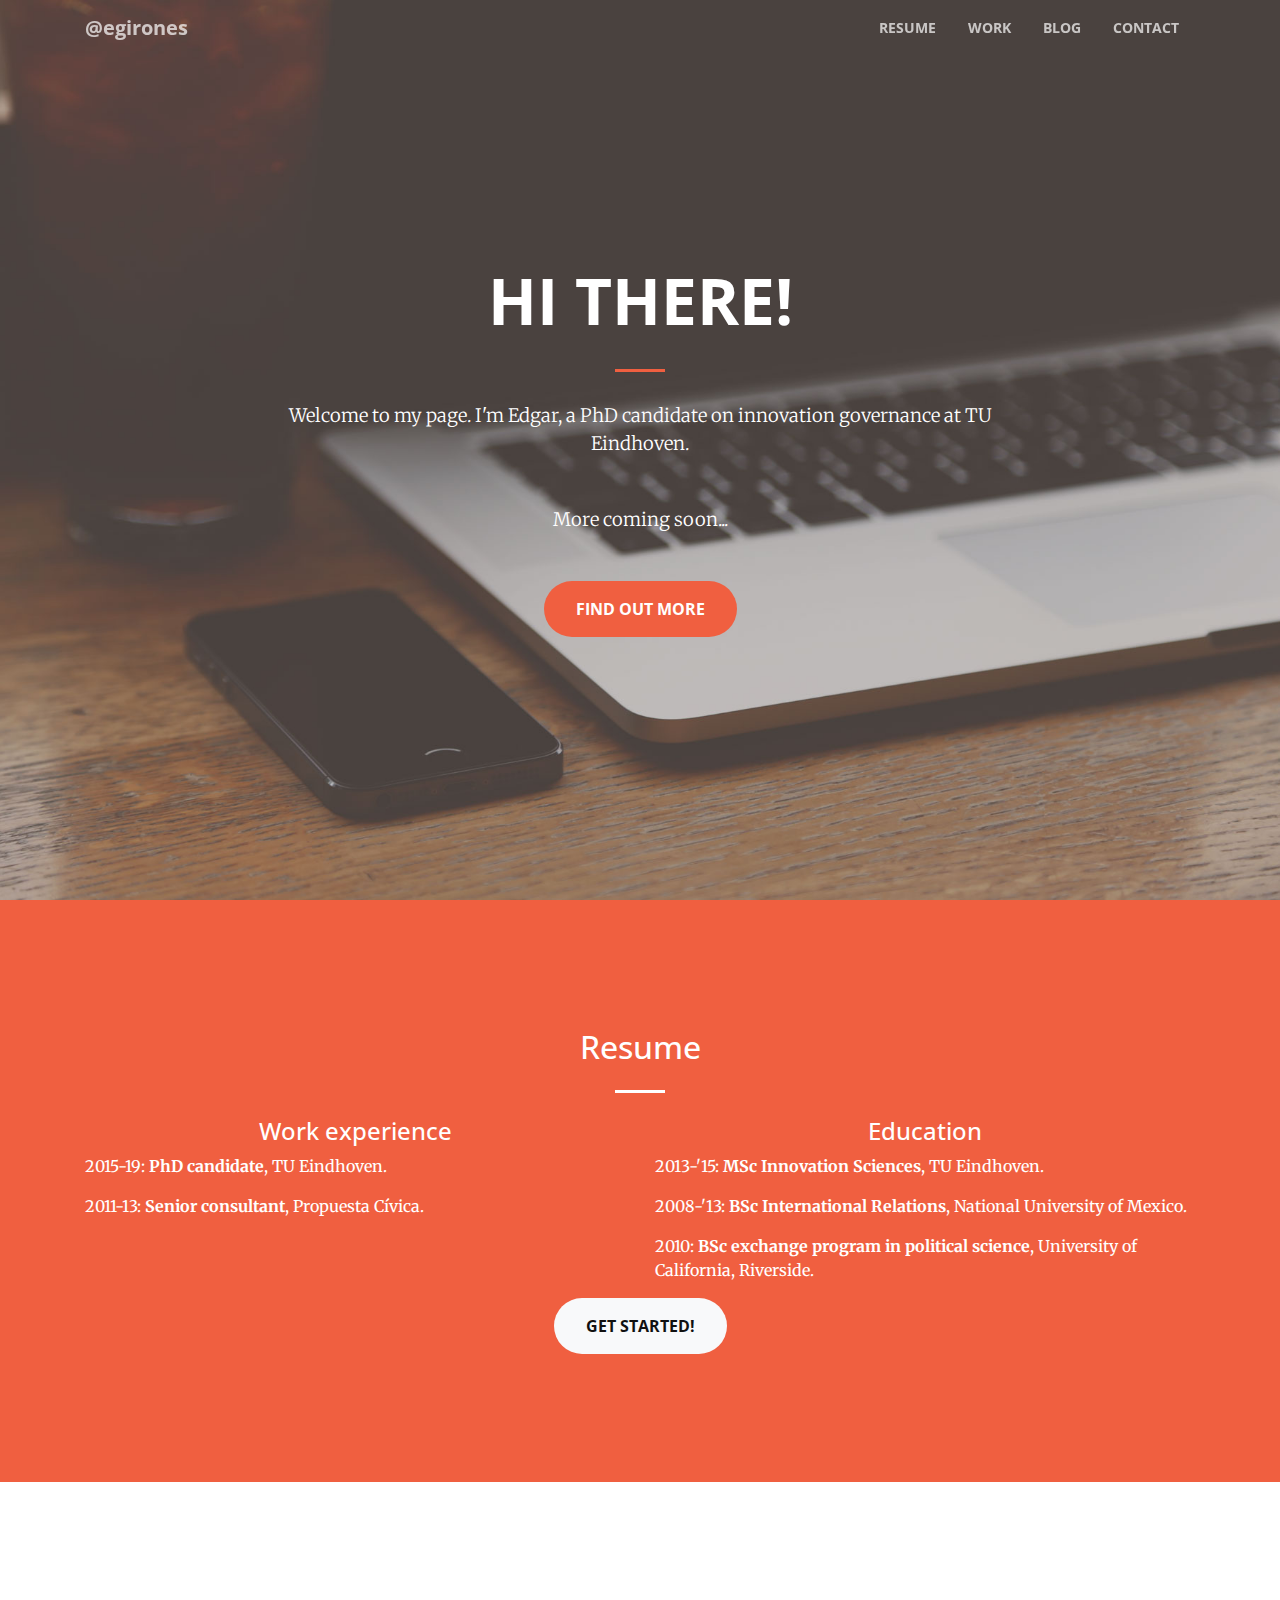
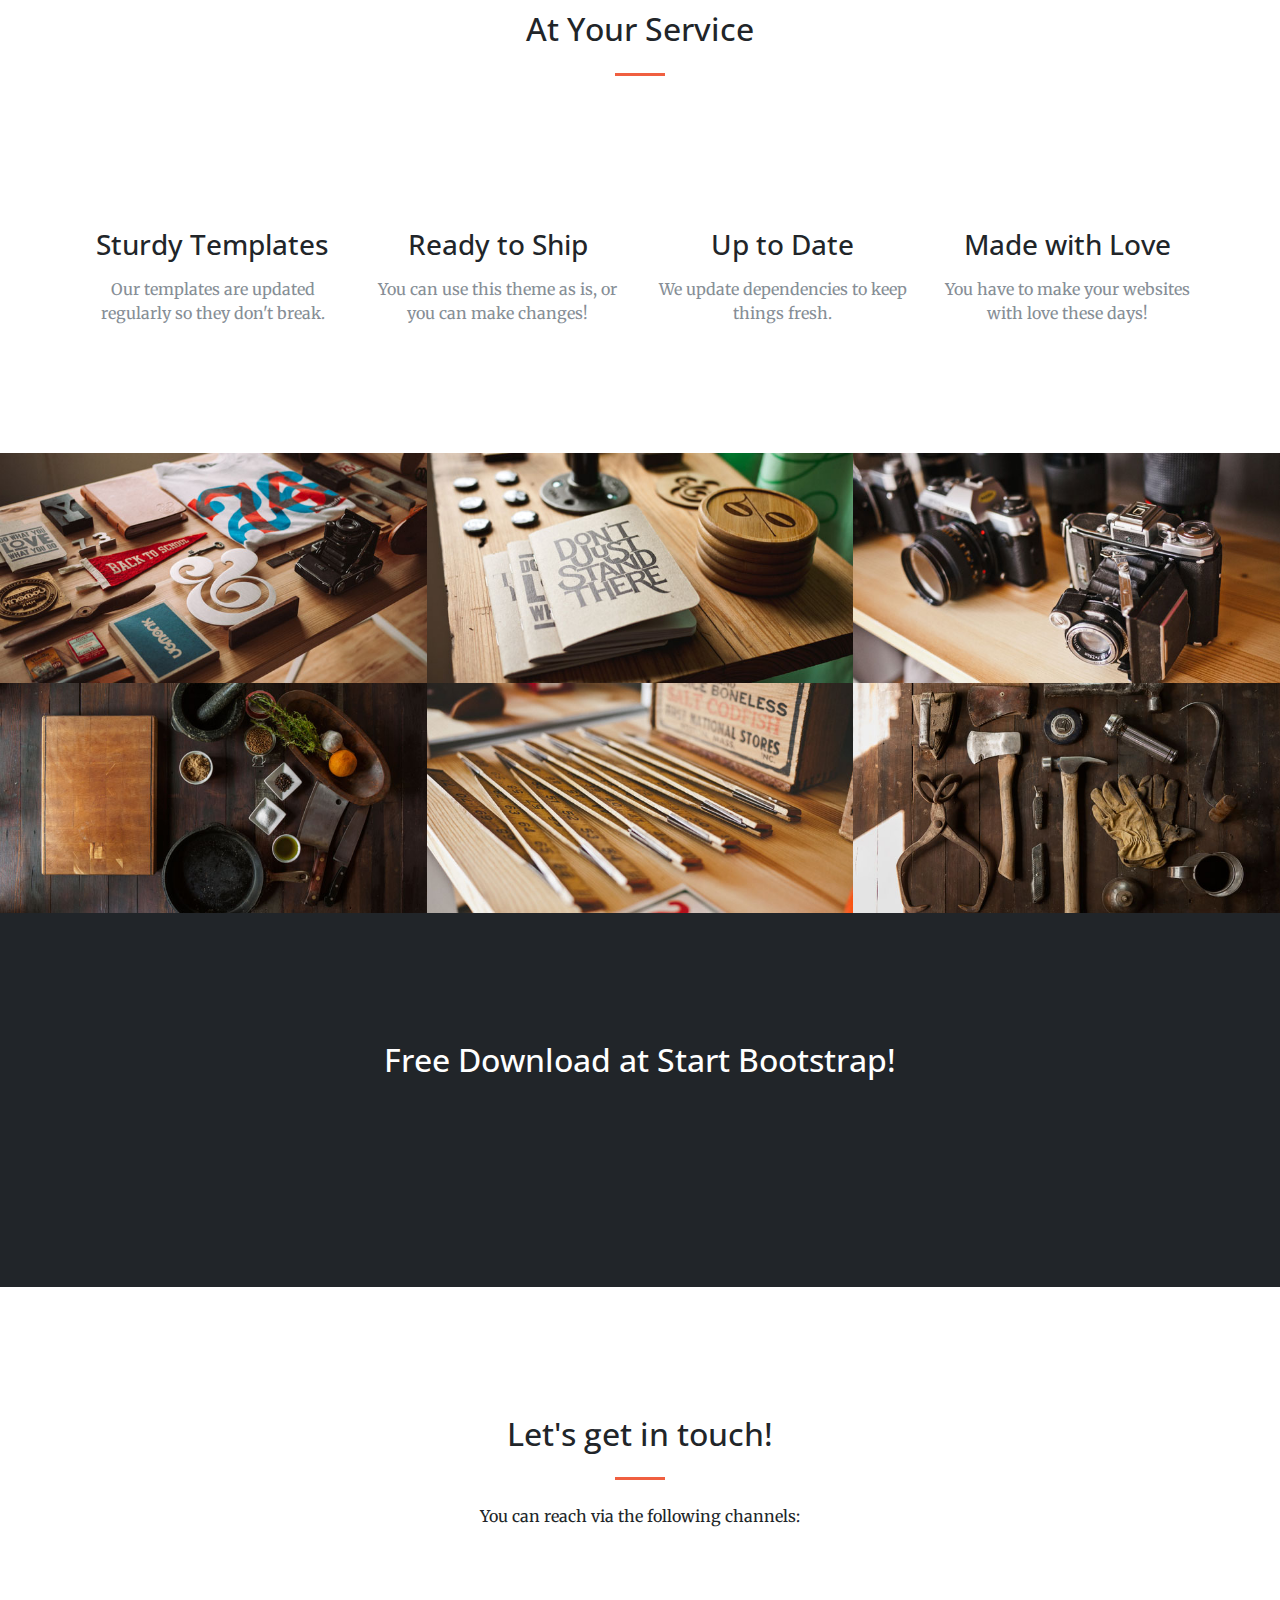
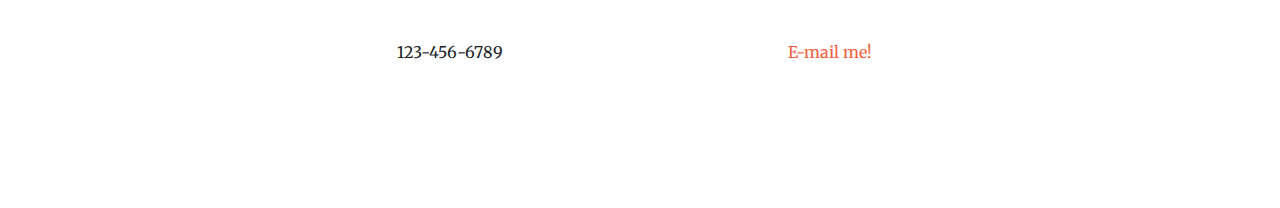
==== index.html @ 7e8fbe0d "first commit" ====
<!DOCTYPE html>
<html lang="en">

  <head>

    <meta charset="utf-8">
    <meta name="viewport" content="width=device-width, initial-scale=1, shrink-to-fit=no">
    <meta name="description" content="">
    <meta name="author" content="">

    <title>Edgar Salas Gironés</title>

    <!-- Bootstrap core CSS -->
    <link href="vendor/bootstrap/css/bootstrap.min.css" rel="stylesheet">

    <!-- Custom fonts for this template -->
    <link href="vendor/font-awesome/css/font-awesome.min.css" rel="stylesheet" type="text/css">
    <link href='https://fonts.googleapis.com/css?family=Open+Sans:300italic,400italic,600italic,700italic,800italic,400,300,600,700,800' rel='stylesheet' type='text/css'>
    <link href='https://fonts.googleapis.com/css?family=Merriweather:400,300,300italic,400italic,700,700italic,900,900italic' rel='stylesheet' type='text/css'>

    <!-- Plugin CSS -->
    <link href="vendor/magnific-popup/magnific-popup.css" rel="stylesheet">

    <!-- Custom styles for this template -->
    <link href="css/creative.min.css" rel="stylesheet">

  </head>

  <body id="page-top">

    <!-- Navigation -->
    <nav class="navbar navbar-expand-lg navbar-light fixed-top" id="mainNav">
      <div class="container">
        <a class="navbar-brand js-scroll-trigger" href="#page-top">@egirones</a>
        <button class="navbar-toggler navbar-toggler-right" type="button" data-toggle="collapse" data-target="#navbarResponsive" aria-controls="navbarResponsive" aria-expanded="false" aria-label="Toggle navigation">
          <span class="navbar-toggler-icon"></span>
        </button>
        <div class="collapse navbar-collapse" id="navbarResponsive">
          <ul class="navbar-nav ml-auto">
            <li class="nav-item">
              <a class="nav-link js-scroll-trigger" href="#resume">Resume</a>
            </li>
            <li class="nav-item">
              <a class="nav-link js-scroll-trigger" href="#services">Work</a>
            </li>
            <li class="nav-item">
              <a class="nav-link js-scroll-trigger" href="#blog">Blog</a>
            </li>
            <li class="nav-item">
              <a class="nav-link js-scroll-trigger" href="#contact">Contact</a>
            </li>
          </ul>
        </div>
      </div>
    </nav>

    <header class="masthead text-center text-white d-flex">
      <div class="container my-auto">
        <div class="row">
          <div class="col-lg-10 mx-auto">
            <h1 class="text-uppercase">
              <strong>Hi there!</strong>
            </h1>
            <hr>
          </div>
          <div class="col-lg-8 mx-auto">
            <p class="text-intro mb-5">Welcome to my page. I'm Edgar, a PhD candidate on innovation governance at TU Eindhoven.</p>
            <p class="text-intro mb-5">More coming soon...   </p>
            <a class="btn btn-primary btn-xl js-scroll-trigger" href="#resume">Find Out More</a>
          </div>
        </div>
      </div>
    </header>

    <section class="bg-primary" id="resume">
      <div class="container">
        <div class="row">
          <div class="col-lg-12 mx-auto text-center">
            <h2 class="section-heading text-white">Resume</h2>
            <hr class="light my-4">
            <div class="row">
              <div class="text-white col-lg-6"><h4>Work experience</h3>
                <div class="text-resume">
                  <p>2015-19: <b>PhD candidate</b>, TU Eindhoven.</p>
                  <p>2011-13: <b>Senior consultant</b>, Propuesta Cívica.</p>
                </div>
              </div>
              <div class="text-white col-lg-6"><h4>Education</h3>
                <div class="text-resume">
                  <p>2013-'15: <b>MSc Innovation Sciences</b>, TU Eindhoven.</p>
                  <p>2008-'13: <b>BSc International Relations</b>, National University of Mexico.</p>
                  <p>2010: <b>BSc exchange program in political science</b>, University of California, Riverside.</p>
                </div>
              </div>
            </div>
            <a class="btn btn-light btn-xl js-scroll-trigger" href="#services">Get Started!</a>
          </div>
        </div>
      </div>
    </section>

    <section id="services">
      <div class="container">
        <div class="row">
          <div class="col-lg-12 text-center">
            <h2 class="section-heading">At Your Service</h2>
            <hr class="my-4">
          </div>
        </div>
      </div>
      <div class="container">
        <div class="row">
          <div class="col-lg-3 col-md-6 text-center">
            <div class="service-box mt-5 mx-auto">
              <i class="fa fa-4x fa-diamond text-primary mb-3 sr-icons"></i>
              <h3 class="mb-3">Sturdy Templates</h3>
              <p class="text-muted mb-0">Our templates are updated regularly so they don't break.</p>
            </div>
          </div>
          <div class="col-lg-3 col-md-6 text-center">
            <div class="service-box mt-5 mx-auto">
              <i class="fa fa-4x fa-paper-plane text-primary mb-3 sr-icons"></i>
              <h3 class="mb-3">Ready to Ship</h3>
              <p class="text-muted mb-0">You can use this theme as is, or you can make changes!</p>
            </div>
          </div>
          <div class="col-lg-3 col-md-6 text-center">
            <div class="service-box mt-5 mx-auto">
              <i class="fa fa-4x fa-newspaper-o text-primary mb-3 sr-icons"></i>
              <h3 class="mb-3">Up to Date</h3>
              <p class="text-muted mb-0">We update dependencies to keep things fresh.</p>
            </div>
          </div>
          <div class="col-lg-3 col-md-6 text-center">
            <div class="service-box mt-5 mx-auto">
              <i class="fa fa-4x fa-heart text-primary mb-3 sr-icons"></i>
              <h3 class="mb-3">Made with Love</h3>
              <p class="text-muted mb-0">You have to make your websites with love these days!</p>
            </div>
          </div>
        </div>
      </div>
    </section>

    <section class="p-0" id="blog"> <!--Originally portfolio-->
      <div class="container-fluid p-0">
        <div class="row no-gutters popup-gallery">
          <div class="col-lg-4 col-sm-6">
            <a class="portfolio-box" href="img/portfolio/fullsize/1.jpg">
              <img class="img-fluid" src="img/portfolio/thumbnails/1.jpg" alt="">
              <div class="portfolio-box-caption">
                <div class="portfolio-box-caption-content">
                  <div class="project-category text-faded">
                    Category
                  </div>
                  <div class="project-name">
                    Project Name
                  </div>
                </div>
              </div>
            </a>
          </div>
          <div class="col-lg-4 col-sm-6">
            <a class="portfolio-box" href="img/portfolio/fullsize/2.jpg">
              <img class="img-fluid" src="img/portfolio/thumbnails/2.jpg" alt="">
              <div class="portfolio-box-caption">
                <div class="portfolio-box-caption-content">
                  <div class="project-category text-faded">
                    Category
                  </div>
                  <div class="project-name">
                    Project Name
                  </div>
                </div>
              </div>
            </a>
          </div>
          <div class="col-lg-4 col-sm-6">
            <a class="portfolio-box" href="img/portfolio/fullsize/3.jpg">
              <img class="img-fluid" src="img/portfolio/thumbnails/3.jpg" alt="">
              <div class="portfolio-box-caption">
                <div class="portfolio-box-caption-content">
                  <div class="project-category text-faded">
                    Category
                  </div>
                  <div class="project-name">
                    Project Name
                  </div>
                </div>
              </div>
            </a>
          </div>
          <div class="col-lg-4 col-sm-6">
            <a class="portfolio-box" href="img/portfolio/fullsize/4.jpg">
              <img class="img-fluid" src="img/portfolio/thumbnails/4.jpg" alt="">
              <div class="portfolio-box-caption">
                <div class="portfolio-box-caption-content">
                  <div class="project-category text-faded">
                    Category
                  </div>
                  <div class="project-name">
                    Project Name
                  </div>
                </div>
              </div>
            </a>
          </div>
          <div class="col-lg-4 col-sm-6">
            <a class="portfolio-box" href="img/portfolio/fullsize/5.jpg">
              <img class="img-fluid" src="img/portfolio/thumbnails/5.jpg" alt="">
              <div class="portfolio-box-caption">
                <div class="portfolio-box-caption-content">
                  <div class="project-category text-faded">
                    Category
                  </div>
                  <div class="project-name">
                    Project Name
                  </div>
                </div>
              </div>
            </a>
          </div>
          <div class="col-lg-4 col-sm-6">
            <a class="portfolio-box" href="img/portfolio/fullsize/6.jpg">
              <img class="img-fluid" src="img/portfolio/thumbnails/6.jpg" alt="">
              <div class="portfolio-box-caption">
                <div class="portfolio-box-caption-content">
                  <div class="project-category text-faded">
                    Category
                  </div>
                  <div class="project-name">
                    Project Name
                  </div>
                </div>
              </div>
            </a>
          </div>
        </div>
      </div>
    </section>

    <section class="bg-dark text-white">
      <div class="container text-center">
        <h2 class="mb-4">Free Download at Start Bootstrap!</h2>
        <a class="btn btn-light btn-xl sr-button" href="http://startbootstrap.com/template-overviews/creative/">Download Now!</a>
      </div>
    </section>

    <section id="contact">
      <div class="container">
        <div class="row">
          <div class="col-lg-8 mx-auto text-center">
            <h2 class="section-heading">Let's get in touch!</h2>
            <hr class="my-4">
            <p class="mb-5">You can reach via the following channels: </p>
          </div>
        </div>
        <div class="row">
          <div class="col-lg-4 ml-auto text-center">
            <i class="fa fa-phone fa-3x mb-3 sr-contact"></i>
            <p>123-456-6789</p>
          </div>
          <div class="col-lg-4 mr-auto text-center">
            <i class="fa fa-envelope-o fa-3x mb-3 sr-contact"></i>
            <p>
              <a href="mailto:esgirones@gmail.com">E-mail me!</a>
            </p>
          </div>
        </div>
      </div>
    </section>

    <!-- Bootstrap core JavaScript -->
    <script src="vendor/jquery/jquery.min.js"></script>
    <script src="vendor/bootstrap/js/bootstrap.bundle.min.js"></script>

    <!-- Plugin JavaScript -->
    <script src="vendor/jquery-easing/jquery.easing.min.js"></script>
    <script src="vendor/scrollreveal/scrollreveal.min.js"></script>
    <script src="vendor/magnific-popup/jquery.magnific-popup.min.js"></script>

    <!-- Custom scripts for this template -->
    <script src="js/creative.min.js"></script>

  </body>

</html>
---- css/creative.min.css ----
/*!
 * Start Bootstrap - Creative v4.0.0-beta.2 (https://startbootstrap.com/template-overviews/creative)
 * Copyright 2013-2017 Start Bootstrap
 * Licensed under MIT (https://github.com/BlackrockDigital/startbootstrap-creative/blob/master/LICENSE)
 */body,html{width:100%;height:100%}body{font-family:Merriweather,'Helvetica Neue',Arial,sans-serif}hr{max-width:50px;border-width:3px;border-color:#f05f40}hr.light{border-color:#fff}a{color:#f05f40;-webkit-transition:all .2s;-moz-transition:all .2s;transition:all .2s}a:hover{color:#f05f40}h1,h2,h3,h4,h5,h6{font-family:'Open Sans','Helvetica Neue',Arial,sans-serif}.bg-primary{background-color:#f05f40!important}.bg-dark{background-color:#212529!important}.text-resume{text-align:left;}.text-intro{color:rgb(255,255,255)}section{padding:8rem 0}.section-heading{margin-top:0}::-moz-selection{color:#fff;background:#212529;text-shadow:none}::selection{color:#fff;background:#212529;text-shadow:none}img::selection{color:#fff;background:0 0}img::-moz-selection{color:#fff;background:0 0}body{-webkit-tap-highlight-color:#212529}#mainNav{border-bottom:1px solid rgba(33,37,41,.1);background-color:#fff;font-family:'Open Sans','Helvetica Neue',Arial,sans-serif;-webkit-transition:all .2s;-moz-transition:all .2s;transition:all .2s}#mainNav .navbar-brand{font-weight:700;text-transform:lowercase;color:#f05f40;font-family:'Open Sans','Helvetica Neue',Arial,sans-serif}#mainNav .navbar-brand:focus,#mainNav .navbar-brand:hover{color:#f05f40}#mainNav .navbar-nav>li.nav-item>a.nav-link,#mainNav .navbar-nav>li.nav-item>a.nav-link:focus{font-size:.9rem;font-weight:700;text-transform:uppercase;color:#212529}#mainNav .navbar-nav>li.nav-item>a.nav-link:focus:hover,#mainNav .navbar-nav>li.nav-item>a.nav-link:hover{color:#f05f40}#mainNav .navbar-nav>li.nav-item>a.nav-link.active,#mainNav .navbar-nav>li.nav-item>a.nav-link:focus.active{color:#f05f40!important;background-color:transparent}#mainNav .navbar-nav>li.nav-item>a.nav-link.active:hover,#mainNav .navbar-nav>li.nav-item>a.nav-link:focus.active:hover{background-color:transparent}@media (min-width:992px){#mainNav{border-color:transparent;background-color:transparent}#mainNav .navbar-brand{color:rgba(255,255,255,.7)}#mainNav .navbar-brand:focus,#mainNav .navbar-brand:hover{color:#fff}#mainNav .navbar-nav>li.nav-item>a.nav-link{padding:.5rem 1rem}#mainNav .navbar-nav>li.nav-item>a.nav-link,#mainNav .navbar-nav>li.nav-item>a.nav-link:focus{color:rgba(255,255,255,.7)}#mainNav .navbar-nav>li.nav-item>a.nav-link:focus:hover,#mainNav .navbar-nav>li.nav-item>a.nav-link:hover{color:#fff}#mainNav.navbar-shrink{border-bottom:1px solid rgba(33,37,41,.1);background-color:#fff}#mainNav.navbar-shrink .navbar-brand{color:#f05f40}#mainNav.navbar-shrink .navbar-brand:focus,#mainNav.navbar-shrink .navbar-brand:hover{color:#f05f40}#mainNav.navbar-shrink .navbar-nav>li.nav-item>a.nav-link,#mainNav.navbar-shrink .navbar-nav>li.nav-item>a.nav-link:focus{color:#212529}#mainNav.navbar-shrink .navbar-nav>li.nav-item>a.nav-link:focus:hover,#mainNav.navbar-shrink .navbar-nav>li.nav-item>a.nav-link:hover{color:#f05f40}}header.masthead{padding-top:10rem;padding-bottom:calc(10rem - 56px);background-image:url(../img/header.jpg);background-position:center center;-webkit-background-size:cover;-moz-background-size:cover;-o-background-size:cover;background-size:cover}header.masthead hr{margin-top:30px;margin-bottom:30px}header.masthead h1{font-size:2rem}header.masthead p{font-weight:300}@media (min-width:768px){header.masthead p{font-size:1.15rem}}@media (min-width:992px){header.masthead{height:100vh;min-height:650px;padding-top:0;padding-bottom:0}header.masthead h1{font-size:3rem}}@media (min-width:1200px){header.masthead h1{font-size:4rem}}.service-box{max-width:400px}.portfolio-box{position:relative;display:block;max-width:650px;margin:0 auto}.portfolio-box .portfolio-box-caption{position:absolute;bottom:0;display:block;width:100%;height:100%;text-align:center;opacity:0;color:#fff;background:rgba(240,95,64,.9);-webkit-transition:all .2s;-moz-transition:all .2s;transition:all .2s}.portfolio-box .portfolio-box-caption .portfolio-box-caption-content{position:absolute;top:50%;width:100%;transform:translateY(-50%);text-align:center}.portfolio-box .portfolio-box-caption .portfolio-box-caption-content .project-category,.portfolio-box .portfolio-box-caption .portfolio-box-caption-content .project-name{padding:0 15px;font-family:'Open Sans','Helvetica Neue',Arial,sans-serif}.portfolio-box .portfolio-box-caption .portfolio-box-caption-content .project-category{font-size:14px;font-weight:600;text-transform:uppercase}.portfolio-box .portfolio-box-caption .portfolio-box-caption-content .project-name{font-size:18px}.portfolio-box:hover .portfolio-box-caption{opacity:1}.portfolio-box:focus{outline:0}@media (min-width:768px){.portfolio-box .portfolio-box-caption .portfolio-box-caption-content .project-category{font-size:16px}.portfolio-box .portfolio-box-caption .portfolio-box-caption-content .project-name{font-size:22px}}.text-primary{color:#f05f40!important}.btn{font-weight:700;text-transform:uppercase;border:none;border-radius:300px;font-family:'Open Sans','Helvetica Neue',Arial,sans-serif}.btn-xl{padding:1rem 2rem}.btn-primary{background-color:#f05f40;border-color:#f05f40}.btn-primary:active,.btn-primary:focus,.btn-primary:hover{color:#fff;background-color:#ee4b28!important}.btn-primary:active,.btn-primary:focus{box-shadow:0 0 0 .2rem rgba(240,95,64,.5)!important}
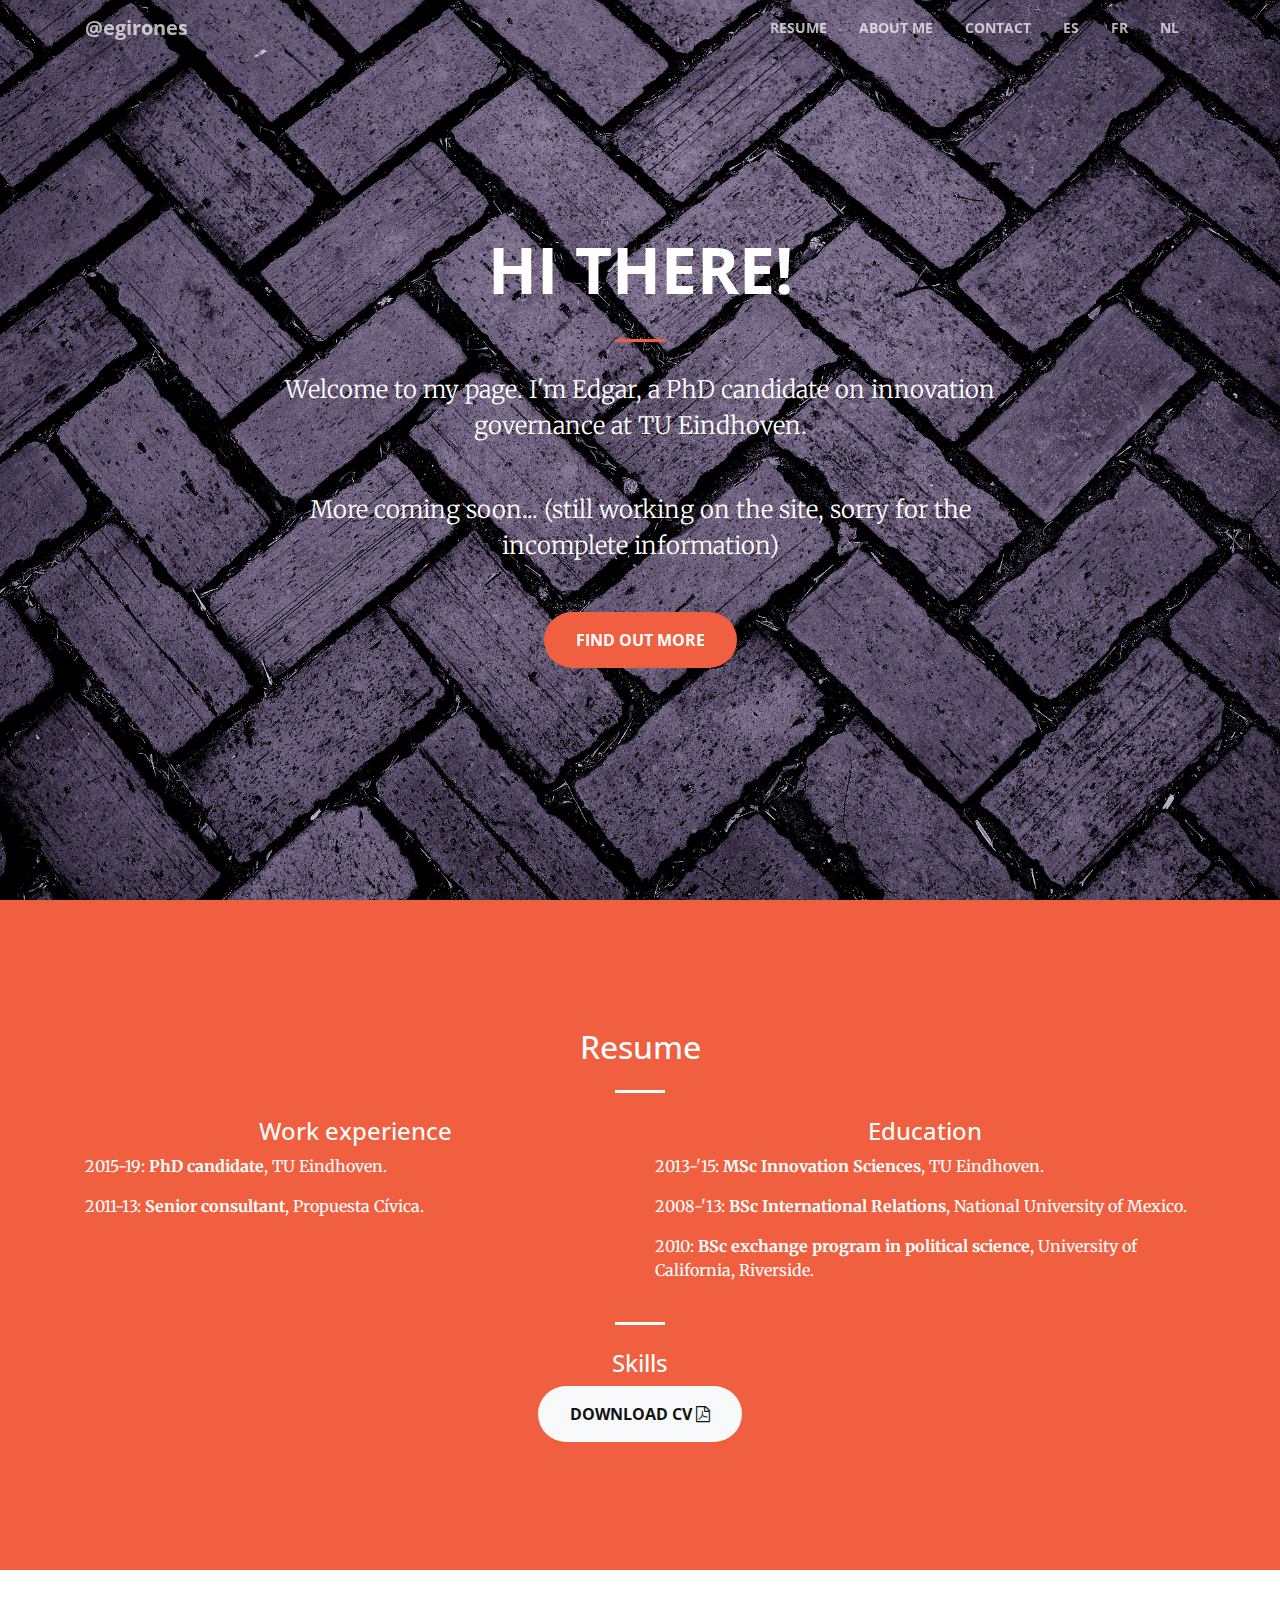
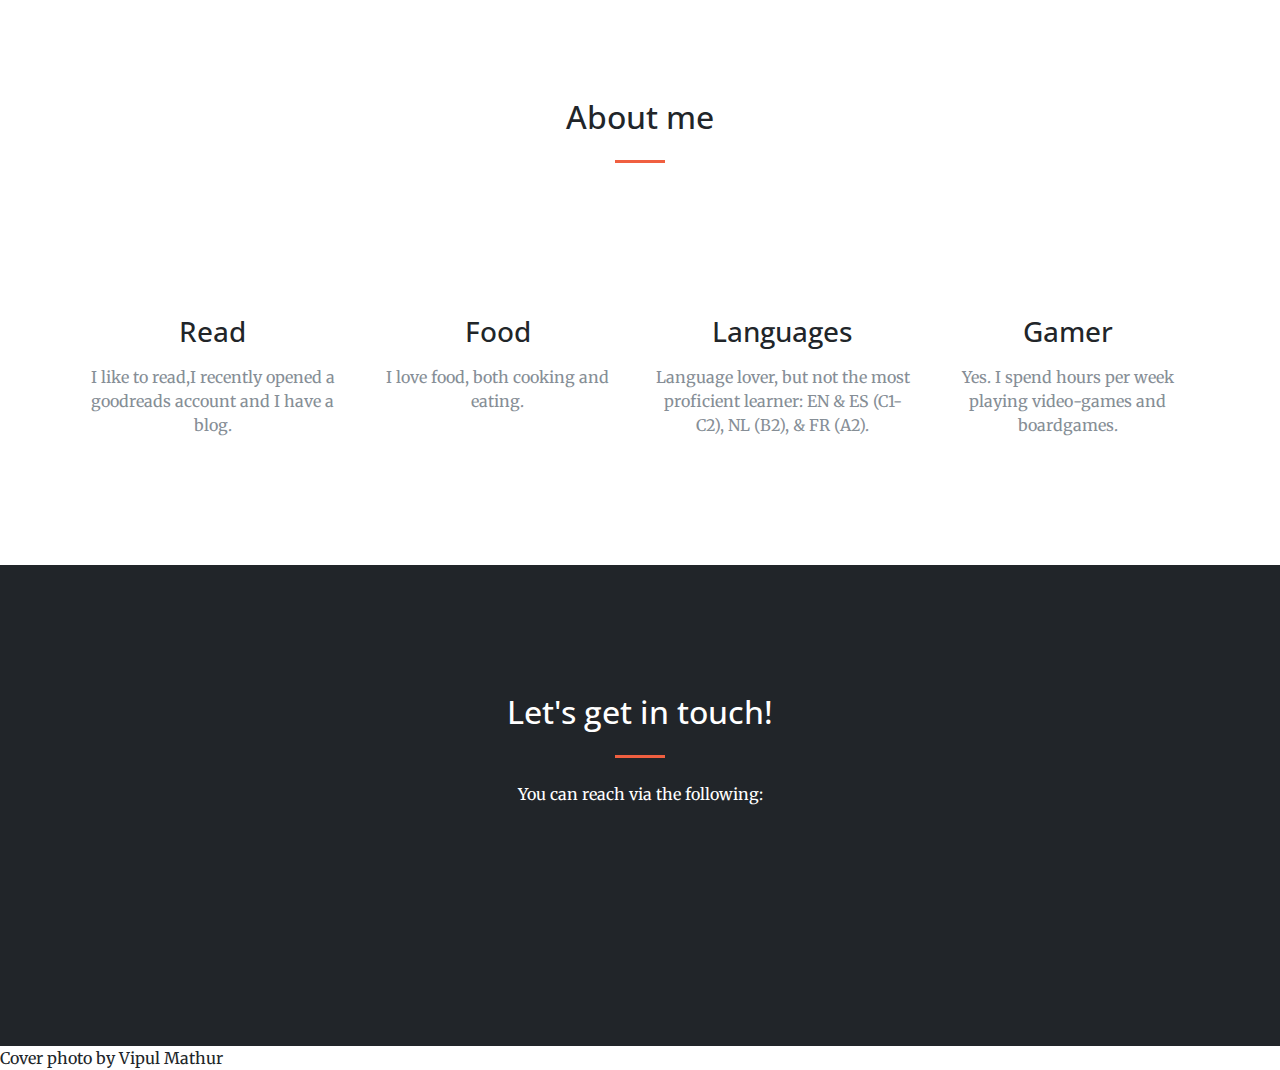
==== commit 061e5c91: "Added basic functionalities" ====
--- a/index.html
+++ b/index.html
@@ -41,13 +41,19 @@
               <a class="nav-link js-scroll-trigger" href="#resume">Resume</a>
             </li>
             <li class="nav-item">
-              <a class="nav-link js-scroll-trigger" href="#services">Work</a>
-            </li>
-            <li class="nav-item">
-              <a class="nav-link js-scroll-trigger" href="#blog">Blog</a>
+              <a class="nav-link js-scroll-trigger" href="#aboutme">About me</a>
             </li>
             <li class="nav-item">
               <a class="nav-link js-scroll-trigger" href="#contact">Contact</a>
+            </li>
+            <li class="nav-item">
+              <a class="nav-link js-scroll-trigger" href="#contact">ES</a>
+            </li>
+            <li class="nav-item">
+              <a class="nav-link js-scroll-trigger" href="#contact">FR</a>
+            </li>
+            <li class="nav-item">
+              <a class="nav-link js-scroll-trigger" href="#contact">NL</a>
             </li>
           </ul>
         </div>
@@ -65,7 +71,7 @@
           </div>
           <div class="col-lg-8 mx-auto">
             <p class="text-intro mb-5">Welcome to my page. I'm Edgar, a PhD candidate on innovation governance at TU Eindhoven.</p>
-            <p class="text-intro mb-5">More coming soon...   </p>
+            <p class="text-intro mb-5">More coming soon... (still working on the site, sorry for the incomplete information) </p>
             <a class="btn btn-primary btn-xl js-scroll-trigger" href="#resume">Find Out More</a>
           </div>
         </div>
@@ -79,13 +85,14 @@
             <h2 class="section-heading text-white">Resume</h2>
             <hr class="light my-4">
             <div class="row">
-              <div class="text-white col-lg-6"><h4>Work experience</h3>
+              <div class="text-white col-lg-6"><h4>Work experience</h4>
                 <div class="text-resume">
                   <p>2015-19: <b>PhD candidate</b>, TU Eindhoven.</p>
                   <p>2011-13: <b>Senior consultant</b>, Propuesta Cívica.</p>
                 </div>
+                 <hr>
               </div>
-              <div class="text-white col-lg-6"><h4>Education</h3>
+              <div class="text-white col-lg-6"><h4>Education</h4>
                 <div class="text-resume">
                   <p>2013-'15: <b>MSc Innovation Sciences</b>, TU Eindhoven.</p>
                   <p>2008-'13: <b>BSc International Relations</b>, National University of Mexico.</p>
@@ -93,17 +100,20 @@
                 </div>
               </div>
             </div>
-            <a class="btn btn-light btn-xl js-scroll-trigger" href="#services">Get Started!</a>
+            <hr class="light my-4">
+            <div class="text-white col-lg-12"><h4>Skills</h4>
+            </div>
+            <a class="btn btn-light btn-xl js-scroll-trigger" href="#services">Download CV  <i class="fa fa-file-pdf-o" aria-hidden="true"></i></a>
           </div>
         </div>
       </div>
     </section>
 
-    <section id="services">
+    <section id="aboutme">
       <div class="container">
         <div class="row">
           <div class="col-lg-12 text-center">
-            <h2 class="section-heading">At Your Service</h2>
+            <h2 class="section-heading">About me</h2>
             <hr class="my-4">
           </div>
         </div>
@@ -112,163 +122,68 @@
         <div class="row">
           <div class="col-lg-3 col-md-6 text-center">
             <div class="service-box mt-5 mx-auto">
-              <i class="fa fa-4x fa-diamond text-primary mb-3 sr-icons"></i>
-              <h3 class="mb-3">Sturdy Templates</h3>
-              <p class="text-muted mb-0">Our templates are updated regularly so they don't break.</p>
-            </div>
-          </div>
-          <div class="col-lg-3 col-md-6 text-center">
-            <div class="service-box mt-5 mx-auto">
-              <i class="fa fa-4x fa-paper-plane text-primary mb-3 sr-icons"></i>
-              <h3 class="mb-3">Ready to Ship</h3>
-              <p class="text-muted mb-0">You can use this theme as is, or you can make changes!</p>
-            </div>
-          </div>
-          <div class="col-lg-3 col-md-6 text-center">
-            <div class="service-box mt-5 mx-auto">
-              <i class="fa fa-4x fa-newspaper-o text-primary mb-3 sr-icons"></i>
-              <h3 class="mb-3">Up to Date</h3>
-              <p class="text-muted mb-0">We update dependencies to keep things fresh.</p>
-            </div>
-          </div>
-          <div class="col-lg-3 col-md-6 text-center">
-            <div class="service-box mt-5 mx-auto">
-              <i class="fa fa-4x fa-heart text-primary mb-3 sr-icons"></i>
-              <h3 class="mb-3">Made with Love</h3>
-              <p class="text-muted mb-0">You have to make your websites with love these days!</p>
+              <i class="fa fa-4x fa-book text-primary mb-3 sr-icons"></i>
+              <h3 class="mb-3">Read</h3>
+              <p class="text-muted mb-0">I like to read,I recently opened a goodreads account and I have a blog.</p>
+            </div>
+          </div>
+          <div class="col-lg-3 col-md-6 text-center">
+            <div class="service-box mt-5 mx-auto">
+              <i class="fa fa-4x fa-cutlery text-primary mb-3 sr-icons"></i>
+              <h3 class="mb-3">Food</h3>
+              <p class="text-muted mb-0">I love food, both cooking and eating.</p>
+            </div>
+          </div>
+          <div class="col-lg-3 col-md-6 text-center">
+            <div class="service-box mt-5 mx-auto">
+              <i class="fa fa-4x fa-language text-primary mb-3 sr-icons"></i>
+              <h3 class="mb-3">Languages</h3>
+              <p class="text-muted mb-0">Language lover, but not the most proficient learner: EN & ES (C1-C2), NL (B2), & FR (A2).</p>
+            </div>
+          </div>
+          <div class="col-lg-3 col-md-6 text-center">
+            <div class="service-box mt-5 mx-auto">
+              <i class="fa fa-4x fa-gamepad text-primary mb-3 sr-icons"></i>
+              <h3 class="mb-3">Gamer</h3>
+              <p class="text-muted mb-0">Yes. I spend hours per week playing video-games and boardgames.</p>
             </div>
           </div>
         </div>
       </div>
     </section>
-
-    <section class="p-0" id="blog"> <!--Originally portfolio-->
-      <div class="container-fluid p-0">
-        <div class="row no-gutters popup-gallery">
-          <div class="col-lg-4 col-sm-6">
-            <a class="portfolio-box" href="img/portfolio/fullsize/1.jpg">
-              <img class="img-fluid" src="img/portfolio/thumbnails/1.jpg" alt="">
-              <div class="portfolio-box-caption">
-                <div class="portfolio-box-caption-content">
-                  <div class="project-category text-faded">
-                    Category
-                  </div>
-                  <div class="project-name">
-                    Project Name
-                  </div>
-                </div>
-              </div>
-            </a>
-          </div>
-          <div class="col-lg-4 col-sm-6">
-            <a class="portfolio-box" href="img/portfolio/fullsize/2.jpg">
-              <img class="img-fluid" src="img/portfolio/thumbnails/2.jpg" alt="">
-              <div class="portfolio-box-caption">
-                <div class="portfolio-box-caption-content">
-                  <div class="project-category text-faded">
-                    Category
-                  </div>
-                  <div class="project-name">
-                    Project Name
-                  </div>
-                </div>
-              </div>
-            </a>
-          </div>
-          <div class="col-lg-4 col-sm-6">
-            <a class="portfolio-box" href="img/portfolio/fullsize/3.jpg">
-              <img class="img-fluid" src="img/portfolio/thumbnails/3.jpg" alt="">
-              <div class="portfolio-box-caption">
-                <div class="portfolio-box-caption-content">
-                  <div class="project-category text-faded">
-                    Category
-                  </div>
-                  <div class="project-name">
-                    Project Name
-                  </div>
-                </div>
-              </div>
-            </a>
-          </div>
-          <div class="col-lg-4 col-sm-6">
-            <a class="portfolio-box" href="img/portfolio/fullsize/4.jpg">
-              <img class="img-fluid" src="img/portfolio/thumbnails/4.jpg" alt="">
-              <div class="portfolio-box-caption">
-                <div class="portfolio-box-caption-content">
-                  <div class="project-category text-faded">
-                    Category
-                  </div>
-                  <div class="project-name">
-                    Project Name
-                  </div>
-                </div>
-              </div>
-            </a>
-          </div>
-          <div class="col-lg-4 col-sm-6">
-            <a class="portfolio-box" href="img/portfolio/fullsize/5.jpg">
-              <img class="img-fluid" src="img/portfolio/thumbnails/5.jpg" alt="">
-              <div class="portfolio-box-caption">
-                <div class="portfolio-box-caption-content">
-                  <div class="project-category text-faded">
-                    Category
-                  </div>
-                  <div class="project-name">
-                    Project Name
-                  </div>
-                </div>
-              </div>
-            </a>
-          </div>
-          <div class="col-lg-4 col-sm-6">
-            <a class="portfolio-box" href="img/portfolio/fullsize/6.jpg">
-              <img class="img-fluid" src="img/portfolio/thumbnails/6.jpg" alt="">
-              <div class="portfolio-box-caption">
-                <div class="portfolio-box-caption-content">
-                  <div class="project-category text-faded">
-                    Category
-                  </div>
-                  <div class="project-name">
-                    Project Name
-                  </div>
-                </div>
-              </div>
-            </a>
-          </div>
-        </div>
-      </div>
-    </section>
-
-    <section class="bg-dark text-white">
-      <div class="container text-center">
-        <h2 class="mb-4">Free Download at Start Bootstrap!</h2>
-        <a class="btn btn-light btn-xl sr-button" href="http://startbootstrap.com/template-overviews/creative/">Download Now!</a>
-      </div>
-    </section>
-
-    <section id="contact">
-      <div class="container">
-        <div class="row">
-          <div class="col-lg-8 mx-auto text-center">
+ 
+    <section  class="bg-dark text-white" id="contact">
+      <div class="container">
+        <div class="row">
+          <div class="col-lg-4 mx-auto text-center">
             <h2 class="section-heading">Let's get in touch!</h2>
             <hr class="my-4">
-            <p class="mb-5">You can reach via the following channels: </p>
-          </div>
-        </div>
-        <div class="row">
-          <div class="col-lg-4 ml-auto text-center">
-            <i class="fa fa-phone fa-3x mb-3 sr-contact"></i>
-            <p>123-456-6789</p>
-          </div>
-          <div class="col-lg-4 mr-auto text-center">
-            <i class="fa fa-envelope-o fa-3x mb-3 sr-contact"></i>
-            <p>
-              <a href="mailto:esgirones@gmail.com">E-mail me!</a>
-            </p>
-          </div>
+            <p class="mb-5">You can reach via the following: </p>
+          </div>
+        </div>
+        <div class="row"> 
+            <a href="mailto:esgirones@gmail.com" class="col-lg-1 col-md-1 col-sm-4 col-6 ml-auto text-center">
+              <i class="fa fa-envelope-open fa-3x mb-3 sr-contact"></i>
+            </a>
+            <a href="https://facebook.com/esgirones" class="col-lg-1 col-md-1 col-sm-4 col-6 ml-auto text-center">
+              <i class="fa fa-facebook-square fa-3x mb-3 sr-contact" href="https://www.facebook.com"></i>
+            </a>
+            <a href="https://github.com/esgirones" class="col-lg-1 col-md-1 col-sm-4 col-6 ml-auto text-center">
+              <i class="fa fa-github fa-3x mb-3 sr-contact"></i>
+            </a>
+            <a href="https://www.linkedin.com/in/esgirones" class="col-lg-1 col-md-1 col-sm-4 col-6 ml-auto text-center">
+              <i class="fa fa-linkedin-square fa-3x mb-3 sr-contact"></i>
+            </a>
+            <a href="https://twitter.com/egirones" class="col-lg-1 col-md-1 col-sm-4 col-6 ml-auto text-center">
+              <i class="fa fa-twitter fa-3x mb-3 sr-contact"></i>
+            </a>
+            <a href="https://www.instagram.com/egirones/" class="col-lg-1 col-md-1 col-sm-4 col-6 ml-auto text-center">
+              <i class="fa fa-instagram fa-3x mb-3 sr-contact"></i>
+            </a>
         </div>
       </div>
     </section>
+    <p>Cover photo by Vipul Mathur</p>
 
     <!-- Bootstrap core JavaScript -->
     <script src="vendor/jquery/jquery.min.js"></script>
--- a/css/creative.min.css
+++ b/css/creative.min.css
@@ -2,4 +2,4 @@
  * Start Bootstrap - Creative v4.0.0-beta.2 (https://startbootstrap.com/template-overviews/creative)
  * Copyright 2013-2017 Start Bootstrap
  * Licensed under MIT (https://github.com/BlackrockDigital/startbootstrap-creative/blob/master/LICENSE)
- */body,html{width:100%;height:100%}body{font-family:Merriweather,'Helvetica Neue',Arial,sans-serif}hr{max-width:50px;border-width:3px;border-color:#f05f40}hr.light{border-color:#fff}a{color:#f05f40;-webkit-transition:all .2s;-moz-transition:all .2s;transition:all .2s}a:hover{color:#f05f40}h1,h2,h3,h4,h5,h6{font-family:'Open Sans','Helvetica Neue',Arial,sans-serif}.bg-primary{background-color:#f05f40!important}.bg-dark{background-color:#212529!important}.text-resume{text-align:left;}.text-intro{color:rgb(255,255,255)}section{padding:8rem 0}.section-heading{margin-top:0}::-moz-selection{color:#fff;background:#212529;text-shadow:none}::selection{color:#fff;background:#212529;text-shadow:none}img::selection{color:#fff;background:0 0}img::-moz-selection{color:#fff;background:0 0}body{-webkit-tap-highlight-color:#212529}#mainNav{border-bottom:1px solid rgba(33,37,41,.1);background-color:#fff;font-family:'Open Sans','Helvetica Neue',Arial,sans-serif;-webkit-transition:all .2s;-moz-transition:all .2s;transition:all .2s}#mainNav .navbar-brand{font-weight:700;text-transform:lowercase;color:#f05f40;font-family:'Open Sans','Helvetica Neue',Arial,sans-serif}#mainNav .navbar-brand:focus,#mainNav .navbar-brand:hover{color:#f05f40}#mainNav .navbar-nav>li.nav-item>a.nav-link,#mainNav .navbar-nav>li.nav-item>a.nav-link:focus{font-size:.9rem;font-weight:700;text-transform:uppercase;color:#212529}#mainNav .navbar-nav>li.nav-item>a.nav-link:focus:hover,#mainNav .navbar-nav>li.nav-item>a.nav-link:hover{color:#f05f40}#mainNav .navbar-nav>li.nav-item>a.nav-link.active,#mainNav .navbar-nav>li.nav-item>a.nav-link:focus.active{color:#f05f40!important;background-color:transparent}#mainNav .navbar-nav>li.nav-item>a.nav-link.active:hover,#mainNav .navbar-nav>li.nav-item>a.nav-link:focus.active:hover{background-color:transparent}@media (min-width:992px){#mainNav{border-color:transparent;background-color:transparent}#mainNav .navbar-brand{color:rgba(255,255,255,.7)}#mainNav .navbar-brand:focus,#mainNav .navbar-brand:hover{color:#fff}#mainNav .navbar-nav>li.nav-item>a.nav-link{padding:.5rem 1rem}#mainNav .navbar-nav>li.nav-item>a.nav-link,#mainNav .navbar-nav>li.nav-item>a.nav-link:focus{color:rgba(255,255,255,.7)}#mainNav .navbar-nav>li.nav-item>a.nav-link:focus:hover,#mainNav .navbar-nav>li.nav-item>a.nav-link:hover{color:#fff}#mainNav.navbar-shrink{border-bottom:1px solid rgba(33,37,41,.1);background-color:#fff}#mainNav.navbar-shrink .navbar-brand{color:#f05f40}#mainNav.navbar-shrink .navbar-brand:focus,#mainNav.navbar-shrink .navbar-brand:hover{color:#f05f40}#mainNav.navbar-shrink .navbar-nav>li.nav-item>a.nav-link,#mainNav.navbar-shrink .navbar-nav>li.nav-item>a.nav-link:focus{color:#212529}#mainNav.navbar-shrink .navbar-nav>li.nav-item>a.nav-link:focus:hover,#mainNav.navbar-shrink .navbar-nav>li.nav-item>a.nav-link:hover{color:#f05f40}}header.masthead{padding-top:10rem;padding-bottom:calc(10rem - 56px);background-image:url(../img/header.jpg);background-position:center center;-webkit-background-size:cover;-moz-background-size:cover;-o-background-size:cover;background-size:cover}header.masthead hr{margin-top:30px;margin-bottom:30px}header.masthead h1{font-size:2rem}header.masthead p{font-weight:300}@media (min-width:768px){header.masthead p{font-size:1.15rem}}@media (min-width:992px){header.masthead{height:100vh;min-height:650px;padding-top:0;padding-bottom:0}header.masthead h1{font-size:3rem}}@media (min-width:1200px){header.masthead h1{font-size:4rem}}.service-box{max-width:400px}.portfolio-box{position:relative;display:block;max-width:650px;margin:0 auto}.portfolio-box .portfolio-box-caption{position:absolute;bottom:0;display:block;width:100%;height:100%;text-align:center;opacity:0;color:#fff;background:rgba(240,95,64,.9);-webkit-transition:all .2s;-moz-transition:all .2s;transition:all .2s}.portfolio-box .portfolio-box-caption .portfolio-box-caption-content{position:absolute;top:50%;width:100%;transform:translateY(-50%);text-align:center}.portfolio-box .portfolio-box-caption .portfolio-box-caption-content .project-category,.portfolio-box .portfolio-box-caption .portfolio-box-caption-content .project-name{padding:0 15px;font-family:'Open Sans','Helvetica Neue',Arial,sans-serif}.portfolio-box .portfolio-box-caption .portfolio-box-caption-content .project-category{font-size:14px;font-weight:600;text-transform:uppercase}.portfolio-box .portfolio-box-caption .portfolio-box-caption-content .project-name{font-size:18px}.portfolio-box:hover .portfolio-box-caption{opacity:1}.portfolio-box:focus{outline:0}@media (min-width:768px){.portfolio-box .portfolio-box-caption .portfolio-box-caption-content .project-category{font-size:16px}.portfolio-box .portfolio-box-caption .portfolio-box-caption-content .project-name{font-size:22px}}.text-primary{color:#f05f40!important}.btn{font-weight:700;text-transform:uppercase;border:none;border-radius:300px;font-family:'Open Sans','Helvetica Neue',Arial,sans-serif}.btn-xl{padding:1rem 2rem}.btn-primary{background-color:#f05f40;border-color:#f05f40}.btn-primary:active,.btn-primary:focus,.btn-primary:hover{color:#fff;background-color:#ee4b28!important}.btn-primary:active,.btn-primary:focus{box-shadow:0 0 0 .2rem rgba(240,95,64,.5)!important}+ */body,html{width:100%;height:100%}body{font-family:Merriweather,'Helvetica Neue',Arial,sans-serif}hr{max-width:50px;border-width:3px;border-color:#f05f40}hr.light{border-color:#fff}a{color:#f05f40;-webkit-transition:all .2s;-moz-transition:all .2s;transition:all .2s}a:hover{color:#f05f40}h1,h2,h3,h4,h5,h6{font-family:'Open Sans','Helvetica Neue',Arial,sans-serif}.bg-primary{background-color:#f05f40!important}.bg-dark{background-color:#212529!important}.text-resume{text-align:left;}.text-intro{color:rgb(255,255,255)}section{padding:8rem 0}.section-heading{margin-top:0}::-moz-selection{color:#fff;background:#212529;text-shadow:none}::selection{color:#fff;background:#212529;text-shadow:none}img::selection{color:#fff;background:0 0}img::-moz-selection{color:#fff;background:0 0}body{-webkit-tap-highlight-color:#212529}#mainNav{border-bottom:1px solid rgba(33,37,41,.1);background-color:#fff;font-family:'Open Sans','Helvetica Neue',Arial,sans-serif;-webkit-transition:all .2s;-moz-transition:all .2s;transition:all .2s}#mainNav .navbar-brand{font-weight:700;text-transform:lowercase;color:#f05f40;font-family:'Open Sans','Helvetica Neue',Arial,sans-serif}#mainNav .navbar-brand:focus,#mainNav .navbar-brand:hover{color:#f05f40}#mainNav .navbar-nav>li.nav-item>a.nav-link,#mainNav .navbar-nav>li.nav-item>a.nav-link:focus{font-size:.9rem;font-weight:700;text-transform:uppercase;color:#212529}#mainNav .navbar-nav>li.nav-item>a.nav-link:focus:hover,#mainNav .navbar-nav>li.nav-item>a.nav-link:hover{color:#f05f40}#mainNav .navbar-nav>li.nav-item>a.nav-link.active,#mainNav .navbar-nav>li.nav-item>a.nav-link:focus.active{color:#f05f40!important;background-color:transparent}#mainNav .navbar-nav>li.nav-item>a.nav-link.active:hover,#mainNav .navbar-nav>li.nav-item>a.nav-link:focus.active:hover{background-color:transparent}@media (min-width:992px){#mainNav{border-color:transparent;background-color:transparent}#mainNav .navbar-brand{color:rgba(255,255,255,.7)}#mainNav .navbar-brand:focus,#mainNav .navbar-brand:hover{color:#fff}#mainNav .navbar-nav>li.nav-item>a.nav-link{padding:.5rem 1rem}#mainNav .navbar-nav>li.nav-item>a.nav-link,#mainNav .navbar-nav>li.nav-item>a.nav-link:focus{color:rgba(255,255,255,.7)}#mainNav .navbar-nav>li.nav-item>a.nav-link:focus:hover,#mainNav .navbar-nav>li.nav-item>a.nav-link:hover{color:#fff}#mainNav.navbar-shrink{border-bottom:1px solid rgba(33,37,41,.1);background-color:#fff}#mainNav.navbar-shrink .navbar-brand{color:#f05f40}#mainNav.navbar-shrink .navbar-brand:focus,#mainNav.navbar-shrink .navbar-brand:hover{color:#f05f40}#mainNav.navbar-shrink .navbar-nav>li.nav-item>a.nav-link,#mainNav.navbar-shrink .navbar-nav>li.nav-item>a.nav-link:focus{color:#212529}#mainNav.navbar-shrink .navbar-nav>li.nav-item>a.nav-link:focus:hover,#mainNav.navbar-shrink .navbar-nav>li.nav-item>a.nav-link:hover{color:#f05f40}}header.masthead{padding-top:10rem;padding-bottom:calc(10rem - 56px);background-image:url(../img/header.jpg);background-position:center center;-webkit-background-size:cover;-moz-background-size:cover;-o-background-size:cover;background-size:cover}header.masthead hr{margin-top:30px;margin-bottom:30px}header.masthead h1{font-size:2rem}header.masthead p{font-weight:300}@media (min-width:768px){header.masthead p{font-size:1.5rem}}@media (min-width:992px){header.masthead{height:100vh;min-height:650px;padding-top:0;padding-bottom:0}header.masthead h1{font-size:3rem}}@media (min-width:1200px){header.masthead h1{font-size:4rem}}.service-box{max-width:400px}.portfolio-box{position:relative;display:block;max-width:650px;margin:0 auto}.portfolio-box .portfolio-box-caption{position:absolute;bottom:0;display:block;width:100%;height:100%;text-align:center;opacity:0;color:#fff;background:rgba(240,95,64,.9);-webkit-transition:all .2s;-moz-transition:all .2s;transition:all .2s}.portfolio-box .portfolio-box-caption .portfolio-box-caption-content{position:absolute;top:50%;width:100%;transform:translateY(-50%);text-align:center}.portfolio-box .portfolio-box-caption .portfolio-box-caption-content .project-category,.portfolio-box .portfolio-box-caption .portfolio-box-caption-content .project-name{padding:0 15px;font-family:'Open Sans','Helvetica Neue',Arial,sans-serif}.portfolio-box .portfolio-box-caption .portfolio-box-caption-content .project-category{font-size:14px;font-weight:600;text-transform:uppercase}.portfolio-box .portfolio-box-caption .portfolio-box-caption-content .project-name{font-size:18px}.portfolio-box:hover .portfolio-box-caption{opacity:1}.portfolio-box:focus{outline:0}@media (min-width:768px){.portfolio-box .portfolio-box-caption .portfolio-box-caption-content .project-category{font-size:16px}.portfolio-box .portfolio-box-caption .portfolio-box-caption-content .project-name{font-size:22px}}.text-primary{color:#f05f40!important}.btn{font-weight:700;text-transform:uppercase;border:none;border-radius:300px;font-family:'Open Sans','Helvetica Neue',Arial,sans-serif}.btn-xl{padding:1rem 2rem}.btn-primary{background-color:#f05f40;border-color:#f05f40}.btn-primary:active,.btn-primary:focus,.btn-primary:hover{color:#fff;background-color:#ee4b28!important}.btn-primary:active,.btn-primary:focus{box-shadow:0 0 0 .2rem rgba(240,95,64,.5)!important}